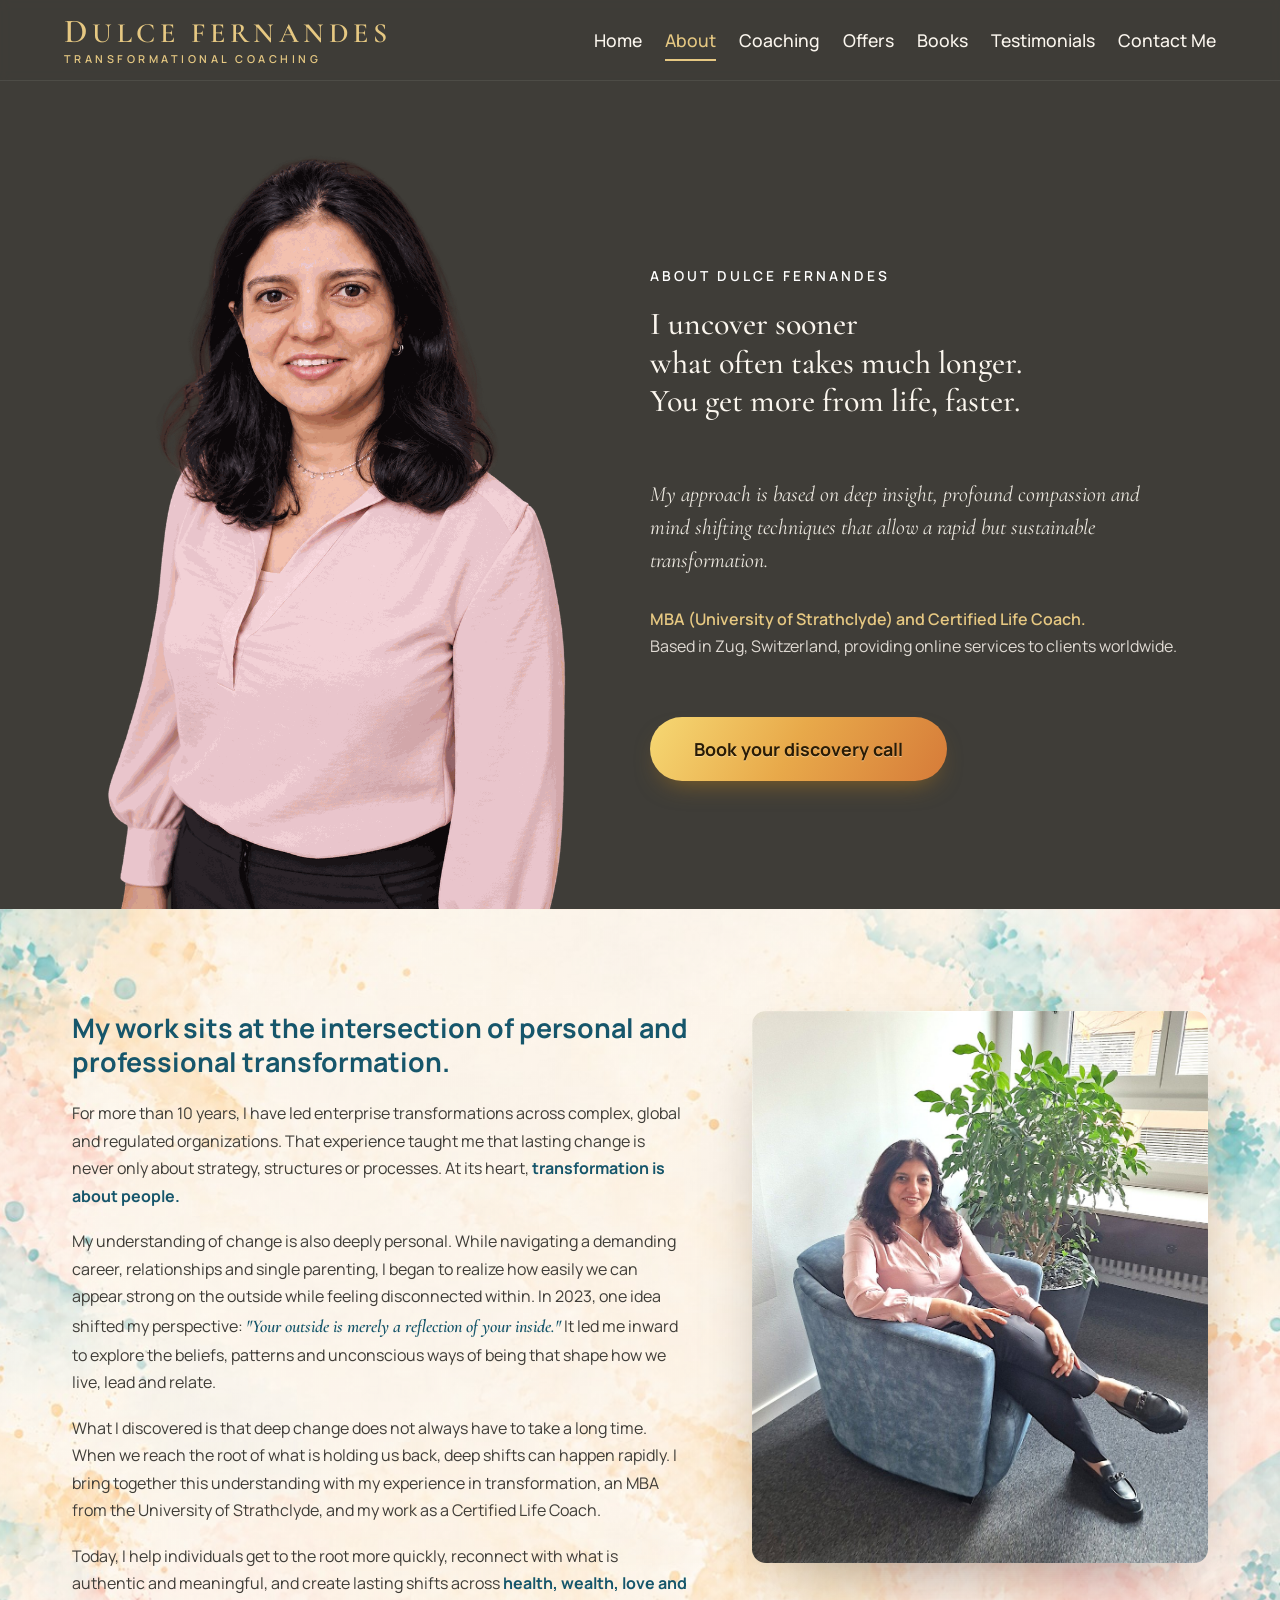
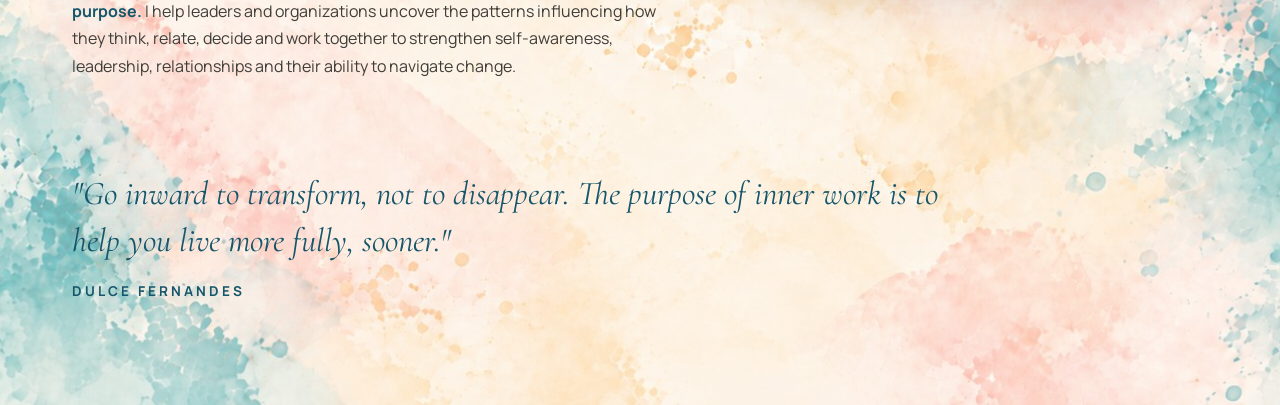
==== about.html @ ae76f614 "About hero: centre copy block with moderate even gaps (fix oversized gaps)" ====
<!DOCTYPE html>
<html lang="en">
<head>
  <meta charset="UTF-8" />
  <meta name="viewport" content="width=device-width, initial-scale=1.0" />
  <title>About | Dulce Fernandes | Transformational Coaching</title>
  <meta name="description" content="About Dulce Fernandes. MBA (University of Strathclyde) and Certified Life Coach based in Zug, Switzerland, helping individuals and organizations create rapid, sustainable transformation." />
  <meta name="theme-color" content="#16566b" />

  <meta property="og:title" content="About | Dulce Fernandes" />
  <meta property="og:description" content="I uncover sooner what often takes much longer. You get more from life, faster." />
  <meta property="og:type" content="website" />
  <meta property="og:image" content="assets/img/about-headshot.jpg?v=2" />

  <link rel="preconnect" href="https://fonts.googleapis.com" />
  <link rel="preconnect" href="https://fonts.gstatic.com" crossorigin />
  <link href="https://fonts.googleapis.com/css2?family=Cormorant+Garamond:ital,wght@0,400;0,500;0,600;0,700;1,400;1,500;1,600&family=Manrope:wght@400;500;600;700&display=swap" rel="stylesheet" />

  <link rel="stylesheet" href="css/styles.css?v=46" />
</head>
<body>
  <!-- ============ HEADER / NAV (same standard as home) ============ -->
  <header class="site-header" id="siteHeader">
    <div class="container nav-inner">
      <a href="index.html" class="brand" aria-label="Dulce Fernandes home">
        <span class="brand-name"><span class="brand-drop">D</span>ulce Fernandes</span>
        <span class="brand-tag">Transformational Coaching</span>
      </a>

      <button class="nav-toggle" id="navToggle" aria-label="Open menu" aria-expanded="false" aria-controls="primaryNav">
        <span></span><span></span><span></span>
      </button>

      <nav class="primary-nav" id="primaryNav" aria-label="Primary">
        <a href="index.html" class="nav-link">Home</a>
        <a href="about.html" class="nav-link is-active">About</a>
        <a href="#coaching" class="nav-link">Coaching</a>
        <div class="nav-item has-dropdown" id="offersDropdown">
          <a href="#offers" class="nav-link nav-link-toggle" aria-haspopup="true" aria-expanded="false">Offers</a>
          <div class="dropdown-menu" role="menu" aria-label="Offers">
            <a href="#inner-transformation" class="dropdown-link" role="menuitem">Inner Transformation</a>
            <a href="#money-transformation" class="dropdown-link" role="menuitem">Money Transformation</a>
          </div>
        </div>
        <a href="#books" class="nav-link">Books</a>
        <a href="#testimonials" class="nav-link">Testimonials</a>
        <a href="#contact" class="nav-link">Contact Me</a>
      </nav>
    </div>
  </header>

  <main>
    <!-- ============ ABOUT HERO (teal band) ============ -->
    <section class="about-hero">
      <div class="container about-hero-grid">
        <div class="about-hero-photo">
          <img src="assets/img/about-headshot.png?v=1" alt="Dulce Fernandes, transformational coach" fetchpriority="high" />
        </div>
        <div class="about-hero-copy">
          <div class="ahc-top">
            <p class="about-eyebrow">About Dulce Fernandes</p>
            <h1 class="about-hero-title">I uncover sooner<br />what often takes much longer.<br />You get more from life, faster.</h1>
          </div>
          <div class="ahc-mid">
            <p class="about-hero-lede">My approach is based on deep insight, profound compassion and mind shifting techniques that allow a rapid but sustainable transformation.</p>
            <p class="about-hero-credential"><span class="gold">MBA (University of Strathclyde) and Certified Life Coach.</span><br />Based in Zug, Switzerland, providing online services to clients worldwide.</p>
          </div>
          <a href="#contact" class="btn btn-primary about-hero-btn">Book your discovery call</a>
        </div>
      </div>
    </section>

    <!-- ============ ABOUT STORY (watercolour) ============ -->
    <section class="about-story">
      <div class="container about-story-grid">
        <div class="about-story-copy">
          <h2 class="about-story-head">My work sits at the intersection of personal and professional transformation.</h2>
          <p>For more than 10 years, I have led enterprise transformations across complex, global and regulated organizations. That experience taught me that lasting change is never only about strategy, structures or processes. At its heart, <strong>transformation is about people.</strong></p>
          <p>My understanding of change is also deeply personal. While navigating a demanding career, relationships and single parenting, I began to realize how easily we can appear strong on the outside while feeling disconnected within. In 2023, one idea shifted my perspective: <em>"Your outside is merely a reflection of your inside."</em> It led me inward to explore the beliefs, patterns and unconscious ways of being that shape how we live, lead and relate.</p>
          <p>What I discovered is that deep change does not always have to take a long time. When we reach the root of what is holding us back, deep shifts can happen rapidly. I bring together this understanding with my experience in transformation, an MBA from the University of Strathclyde, and my work as a Certified Life Coach.</p>
          <p>Today, I help individuals get to the root more quickly, reconnect with what is authentic and meaningful, and create lasting shifts across <strong>health, wealth, love and purpose.</strong> I help leaders and organizations uncover the patterns influencing how they think, relate, decide and work together to strengthen self-awareness, leadership, relationships and their ability to navigate change.</p>
        </div>
        <div class="about-story-photo">
          <img src="assets/img/about-seated.jpg?v=2" alt="Dulce Fernandes seated in her studio" loading="lazy" />
        </div>
      </div>

      <div class="container">
        <figure class="about-pullquote">
          <blockquote>"Go inward to transform, not to disappear. The purpose of inner work is to help you live more fully, sooner."</blockquote>
          <figcaption>Dulce Fernandes</figcaption>
        </figure>
      </div>
    </section>
  </main>

  <script src="js/main.js?v=46" defer></script>
  <script src="js/protect.js?v=46" defer></script>
</body>
</html>
---- css/styles.css ----
/* ============================================================
   Dulce Fernandes - Transformational Coaching (Home)
   ============================================================ */

:root {
  --cream: #fbf6ee;
  --gold: #c8952f;
  --gold-soft: #e6c882;
  --navy: #1f3352;      /* benefit headings */
  --blue: #3f6ba3;      /* benefit subtext */
  --serif: "Cormorant Garamond", Georgia, serif;
  --sans: "Manrope", system-ui, -apple-system, sans-serif;
  --container: 1200px;
  --ease: cubic-bezier(0.22, 1, 0.36, 1);
}

*, *::before, *::after { box-sizing: border-box; }
html { scroll-behavior: smooth; }
@media (prefers-reduced-motion: reduce) { html { scroll-behavior: auto; } }

body {
  margin: 0;
  font-family: var(--sans);
  color: #241b14;
  background: var(--cream);
  line-height: 1.6;
  -webkit-font-smoothing: antialiased;
  text-rendering: optimizeLegibility;
}
img { max-width: 100%; display: block; -webkit-user-drag: none; user-select: none; -webkit-touch-callout: none; }
a { color: inherit; text-decoration: none; }

/* ---------- Content lock (deterrent) ---------- */
html.locked, html.locked body {
  -webkit-user-select: none;
  -moz-user-select: none;
  -ms-user-select: none;
  user-select: none;
  -webkit-touch-callout: none;
}
html.locked input,
html.locked textarea,
html.locked [contenteditable="true"] {
  -webkit-user-select: text;
  -moz-user-select: text;
  -ms-user-select: text;
  user-select: text;
}

.container {
  width: 100%;
  max-width: var(--container);
  margin-inline: auto;
  padding-inline: 32px;
}

h1, h3 { font-family: var(--serif); margin: 0; line-height: 1.08; }

/* ---------- Buttons ---------- */
.btn {
  display: inline-flex;
  align-items: center;
  justify-content: center;
  font-family: var(--sans);
  font-weight: 600;
  font-size: 1rem;
  padding: 15px 34px;
  border-radius: 999px;
  border: 0;
  cursor: pointer;
  white-space: nowrap;
  transition: transform 0.25s var(--ease), box-shadow 0.25s var(--ease);
}
.btn-primary {
  background: linear-gradient(120deg, #f6d873 0%, #e8a94a 48%, #d67b39 100%); /* clear gold to amber to terracotta */
  color: #2a1c06;            /* near-black brown, stays readable across the whole gradient */
  font-weight: 700;
  font-size: 1.12rem;        /* slightly larger for the wider layout */
  padding: 18px 44px;
  text-shadow: 0 1px 0 rgba(255, 236, 200, 0.5); /* keeps text crisp over the gradient */
  box-shadow: 0 12px 26px -12px rgba(168, 118, 29, 0.75);
}
.btn-primary:hover {
  transform: translateY(-2px);
  background: linear-gradient(120deg, #f8de84 0%, #edb055 48%, #dd8442 100%);
  color: #2a1c06;
  box-shadow: 0 18px 36px -12px rgba(168, 118, 29, 0.9);
}

/* ---------- Header ---------- */
.site-header {
  position: fixed;
  inset: 0 0 auto 0;
  z-index: 50;
  padding: 12px 0;
  background: rgba(63, 61, 56, 0.2);   /* highly transparent #3F3D38 */
  backdrop-filter: blur(5px);
  border-bottom: 1px solid rgba(255, 255, 255, 0.08);
  transition: background 0.3s var(--ease), padding 0.3s var(--ease);
}
/* Stay transparent on scroll (no opaque state) */
.site-header.is-scrolled {
  background: rgba(63, 61, 56, 0.2);
  padding: 8px 0;
}
.nav-inner {
  display: flex; align-items: center; justify-content: space-between; gap: 24px; min-height: 56px;
  max-width: none;
  /* Left keeps the logo aligned with the hero; right padding nudges the nav in from the edge */
  padding-inline: clamp(28px, 5vw, 84px) clamp(44px, 5vw, 92px);
}

.brand { display: inline-flex; flex-direction: column; line-height: 1; color: var(--gold-soft); }
.brand-name { font-family: var(--serif); font-size: 1.75rem; font-weight: 600; letter-spacing: 0.16em; text-transform: uppercase; }
.brand-drop { font-size: 2.1rem; }
.brand-tag { font-family: var(--sans); font-size: 0.68rem; font-weight: 600; letter-spacing: 0.32em; text-transform: uppercase; margin-top: 6px; color: var(--gold-soft); }

.primary-nav { display: flex; align-items: center; gap: clamp(16px, 1.8vw, 30px); }
.nav-link { font-size: 1.1rem; font-weight: 500; color: var(--cream); position: relative; padding: 4px 0; transition: color 0.2s var(--ease); }
.nav-link::after { content: ""; position: absolute; left: 0; bottom: -3px; width: 0; height: 2px; background: var(--gold); transition: width 0.25s var(--ease); }
.nav-link:hover { color: var(--gold-soft); }
.nav-link.is-active { color: var(--gold-soft); }
.nav-link.is-active::after { width: 100%; background: var(--gold-soft); }

/* ---------- Dropdown ---------- */
.nav-item { position: relative; display: inline-flex; }
.nav-link-toggle { display: inline-flex; align-items: center; gap: 6px; }
.nav-caret { transition: transform 0.25s var(--ease); }
.dropdown-menu {
  position: absolute;
  top: calc(100% + 14px);
  left: 50%;
  transform: translateX(-50%) translateY(8px);
  min-width: 224px;
  display: flex;
  flex-direction: column;
  padding: 8px;
  background: rgba(63, 61, 56, 0.42);
  border: 1px solid rgba(255, 255, 255, 0.14);
  border-radius: 14px;
  box-shadow: 0 24px 50px -22px rgba(0, 0, 0, 0.7);
  backdrop-filter: blur(10px);
  opacity: 0;
  visibility: hidden;
  transition: opacity 0.22s var(--ease), transform 0.22s var(--ease), visibility 0.22s;
}
.dropdown-menu::before {
  content: "";
  position: absolute;
  top: -14px; left: 0; right: 0;
  height: 14px;
}
.nav-item:hover .dropdown-menu,
.nav-item:focus-within .dropdown-menu,
.nav-item.is-open .dropdown-menu {
  opacity: 1;
  visibility: visible;
  transform: translateX(-50%) translateY(0);
}
.nav-item:hover .nav-caret,
.nav-item.is-open .nav-caret { transform: rotate(180deg); }
.dropdown-link {
  padding: 11px 16px;
  border-radius: 9px;
  font-size: 0.98rem;
  font-weight: 500;
  color: var(--cream);
  white-space: nowrap;
  transition: background 0.18s var(--ease), color 0.18s var(--ease);
}
.dropdown-link:hover, .dropdown-link:focus-visible { background: rgba(230, 200, 130, 0.16); color: var(--gold-soft); }

.nav-toggle { display: none; flex-direction: column; gap: 5px; background: none; border: 0; cursor: pointer; padding: 8px; }
.nav-toggle span { width: 26px; height: 2px; background: var(--cream); border-radius: 2px; transition: transform 0.3s var(--ease), opacity 0.3s var(--ease); }

/* ---------- Hero ---------- */
/* Full artwork is shown in flow (no cover-crop), so nothing is cut off.
   Text is overlaid on the dark left zone and constrained so it never
   reaches the figure. */
.hero { position: relative; overflow: hidden; background: #140d09; }
.hero-media { display: block; width: 100%; line-height: 0; }
.hero-media img { width: 100%; height: auto; display: block; }
.hero-scrim {
  position: absolute; inset: 0; z-index: 1;
  background: linear-gradient(90deg, rgba(18, 13, 10, 0.92) 0%, rgba(18, 13, 10, 0.72) 24%, rgba(18, 13, 10, 0.18) 46%, rgba(18, 13, 10, 0) 64%);
}
.hero-inner {
  position: absolute; inset: 0; z-index: 2;
  max-width: none; width: 100%;
  display: flex; align-items: center;
  padding: 90px clamp(24px, 4vw, 40px) 40px clamp(28px, 5vw, 84px);
}
.hero-copy { max-width: min(460px, 42vw); color: var(--cream); }
.hero-title {
  font-size: clamp(2rem, 3.4vw, 3.3rem);
  font-weight: 600;
  color: var(--gold-soft);
  letter-spacing: 0.005em;
  text-shadow: 0 2px 26px rgba(0, 0, 0, 0.4);
}
.hero-sub {
  font-size: clamp(1rem, 1.4vw, 1.18rem);
  color: rgba(251, 246, 238, 0.9);
  max-width: 42ch;
  margin: 24px 0 34px;
  line-height: 1.6;
}

/* ---------- Benefit strip ---------- */
.benefits {
  position: relative;
  background: var(--cream);
  background-image: linear-gradient(rgba(253, 248, 238, 0.28), rgba(253, 248, 238, 0.28)), url("../assets/img/benefits-bg.jpg");
  background-size: cover;
  background-position: center;
}
.benefits-grid {
  display: grid;
  grid-template-columns: repeat(4, 1fr);
  max-width: none;
  /* Match the header/hero so the strip aligns with the logo and nav */
  padding-inline: clamp(28px, 5vw, 84px);
}
.benefit { padding: 34px 26px; text-align: center; position: relative; }
.benefit + .benefit::before { content: ""; position: absolute; left: 0; top: 28%; bottom: 28%; width: 1px; background: rgba(31, 51, 82, 0.18); }
.benefit h3 { font-size: 1.7rem; font-weight: 600; color: #3F3D38; margin-bottom: 8px; }
.benefit p { margin: 0; color: #3F3D38; font-size: 1rem; font-weight: 500; }

/* ============================================================
   ABOUT PAGE
   ============================================================ */
/* Hero band (teal) */
.about-hero {
  background: #3F3D38;
  color: var(--cream);
  padding-top: 92px; /* clear the fixed header */
}
.about-hero-grid {
  display: grid;
  grid-template-columns: 0.92fr 1fr;
  gap: clamp(32px, 5vw, 64px);
  align-items: stretch;
  padding-top: clamp(30px, 3.6vw, 48px);
  padding-bottom: 0; /* let the cut-out reach the bottom edge */
}
.about-hero-photo { align-self: end; }
.about-hero-photo img {
  width: 100%;
  height: auto;
  display: block;   /* full-width cut-out, touches the section bottom */
}
/* Copy column: eyebrow aligns with photo top, middle text distanced,
   button lifted off the bottom by the same distance as the top gap */
.about-hero-copy {
  align-self: stretch;
  display: flex;
  flex-direction: column;
  justify-content: center;   /* centre the copy block; moderate internal gaps */
  padding: clamp(28px, 4vw, 52px) 0;
}
.about-eyebrow {
  font-family: var(--sans);
  font-size: 0.86rem; font-weight: 600;
  letter-spacing: 0.22em; text-transform: uppercase;
  color: #ffffff;
  margin: 0 0 18px;
}
.about-hero-title {
  font-family: var(--serif);
  font-size: clamp(1.6rem, 2.5vw, 2.35rem);
  font-weight: 500;
  line-height: 1.2;
  color: var(--cream);
  margin: 0;
  text-wrap: balance;
}
.about-hero-lede {
  font-family: var(--serif);
  font-style: italic;
  font-weight: 400;
  font-size: clamp(1.18rem, 1.7vw, 1.45rem);
  color: rgba(251, 246, 238, 0.92);
  max-width: 52ch;
  margin: 0 0 clamp(20px, 2.4vw, 30px); /* small controlled gap to the credential line */
  line-height: 1.5;
}
.about-hero-credential {
  color: rgba(251, 246, 238, 0.85);
  max-width: 56ch; margin: 0;
  line-height: 1.65;
}
.about-hero-credential .gold { color: var(--gold-soft); font-weight: 600; }
.ahc-mid { margin-top: clamp(36px, 4.5vw, 64px); }
.about-hero-btn { align-self: flex-start; margin-top: clamp(36px, 4.5vw, 64px); }

/* Story section (watercolour) */
.about-story {
  background: var(--cream);
  background-image: linear-gradient(rgba(253, 248, 238, 0.4), rgba(253, 248, 238, 0.4)), url("../assets/img/benefits-bg.jpg");
  background-size: cover;
  background-position: center;
  padding-block: clamp(56px, 8vw, 104px);
}
.about-story-grid {
  display: grid;
  grid-template-columns: 1.15fr 0.85fr;
  gap: clamp(36px, 5vw, 72px);
  align-items: start;
}
.about-story-head {
  font-family: var(--sans);
  font-size: clamp(1.35rem, 2.1vw, 1.8rem);
  font-weight: 700;
  color: #16566b;
  margin: 0 0 22px;
  line-height: 1.25;
}
.about-story-copy p { color: #3F3D38; margin: 0 0 18px; line-height: 1.72; }
.about-story-copy strong { color: #16566b; font-weight: 700; }
.about-story-copy em { font-style: italic; font-family: var(--serif); font-size: 1.12em; color: #16566b; font-weight: 600; }
.about-story-photo { position: sticky; top: 100px; }
.about-story-photo img { width: 100%; border-radius: 14px; box-shadow: 0 26px 70px -30px rgba(0, 0, 0, 0.4); }
.about-pullquote { margin: clamp(44px, 6vw, 72px) 0 0; max-width: 920px; }
.about-pullquote blockquote {
  margin: 0;
  font-family: var(--serif);
  font-style: italic;
  font-size: clamp(1.4rem, 2.6vw, 2.1rem);
  line-height: 1.42;
  color: #16566b;
}
.about-pullquote figcaption {
  margin-top: 16px;
  font-family: var(--sans);
  font-size: 0.85rem; font-weight: 700;
  letter-spacing: 0.22em; text-transform: uppercase;
  color: #16566b;
}

@media (max-width: 860px) {
  .about-hero-grid, .about-story-grid { grid-template-columns: 1fr; }
  .about-hero-grid { align-items: center; padding-bottom: clamp(32px, 6vw, 48px); }
  .about-hero-photo { max-width: 380px; margin-inline: auto; align-self: center; }
  .about-hero-copy { display: block; padding-bottom: 0; }
  .about-story-photo { position: static; max-width: 520px; margin-inline: auto; }
}

/* ---------- Responsive ---------- */
@media (max-width: 900px) {
  .benefits-grid { grid-template-columns: repeat(2, 1fr); }
  .benefit:nth-child(2)::before { display: none; }
  .benefit:nth-child(3), .benefit:nth-child(4) { border-top: 1px solid rgba(31, 51, 82, 0.14); }
}

@media (max-width: 720px) {
  .container { padding-inline: 22px; }
  .nav-inner, .benefits-grid { padding-inline: 22px; }
  /* backdrop-filter on the header makes fixed children position to the header
     box instead of the viewport, which distorted the drawer. Disable on mobile. */
  .site-header, .site-header.is-scrolled { backdrop-filter: none; }
  .nav-toggle { display: flex; position: relative; z-index: 70; }
  .primary-nav {
    position: fixed;
    inset: 0 0 0 auto;
    width: min(82vw, 320px);
    flex-direction: column;
    align-items: flex-start;
    justify-content: flex-start;
    gap: 20px;
    padding: 96px 30px 40px;
    background: rgba(63, 61, 56, 0.92);
    transform: translateX(100%);
    transition: transform 0.35s var(--ease);
    z-index: 60;
    overflow-y: auto;
    box-shadow: -14px 0 44px -22px rgba(0, 0, 0, 0.7);
  }
  .primary-nav.is-open { transform: translateX(0); }
  .nav-item { display: flex; flex-direction: column; width: 100%; }
  .nav-link-toggle { justify-content: space-between; width: 100%; }
  .dropdown-menu {
    position: static;
    transform: none;
    opacity: 1;
    visibility: hidden;
    display: none;
    min-width: 0;
    width: 100%;
    margin: 10px 0 0;
    padding: 6px 0 0 14px;
    background: none;
    border: 0;
    border-left: 2px solid rgba(230, 200, 130, 0.3);
    border-radius: 0;
    box-shadow: none;
    backdrop-filter: none;
  }
  .nav-item.is-open .dropdown-menu { display: flex; visibility: visible; transform: none; }
  .dropdown-link { padding: 9px 12px; }
  .nav-toggle.is-open span:nth-child(1) { transform: translateY(7px) rotate(45deg); }
  .nav-toggle.is-open span:nth-child(2) { opacity: 0; }
  .nav-toggle.is-open span:nth-child(3) { transform: translateY(-7px) rotate(-45deg); }
  .hero-scrim { background: linear-gradient(180deg, rgba(18,13,10,0.82) 0%, rgba(18,13,10,0.5) 34%, rgba(18,13,10,0.1) 62%, rgba(18,13,10,0) 100%); }
  .hero-inner { align-items: flex-start; padding: 104px 22px 40px 22px; }
  .hero-copy { max-width: 100%; }
  .hero-title { font-size: clamp(2rem, 8vw, 2.9rem); }
}

@media (max-width: 460px) {
  .benefits-grid { grid-template-columns: 1fr; }
  .benefit + .benefit::before { display: none; }
  .benefit:nth-child(n+2) { border-top: 1px solid rgba(31, 51, 82, 0.14); }
}
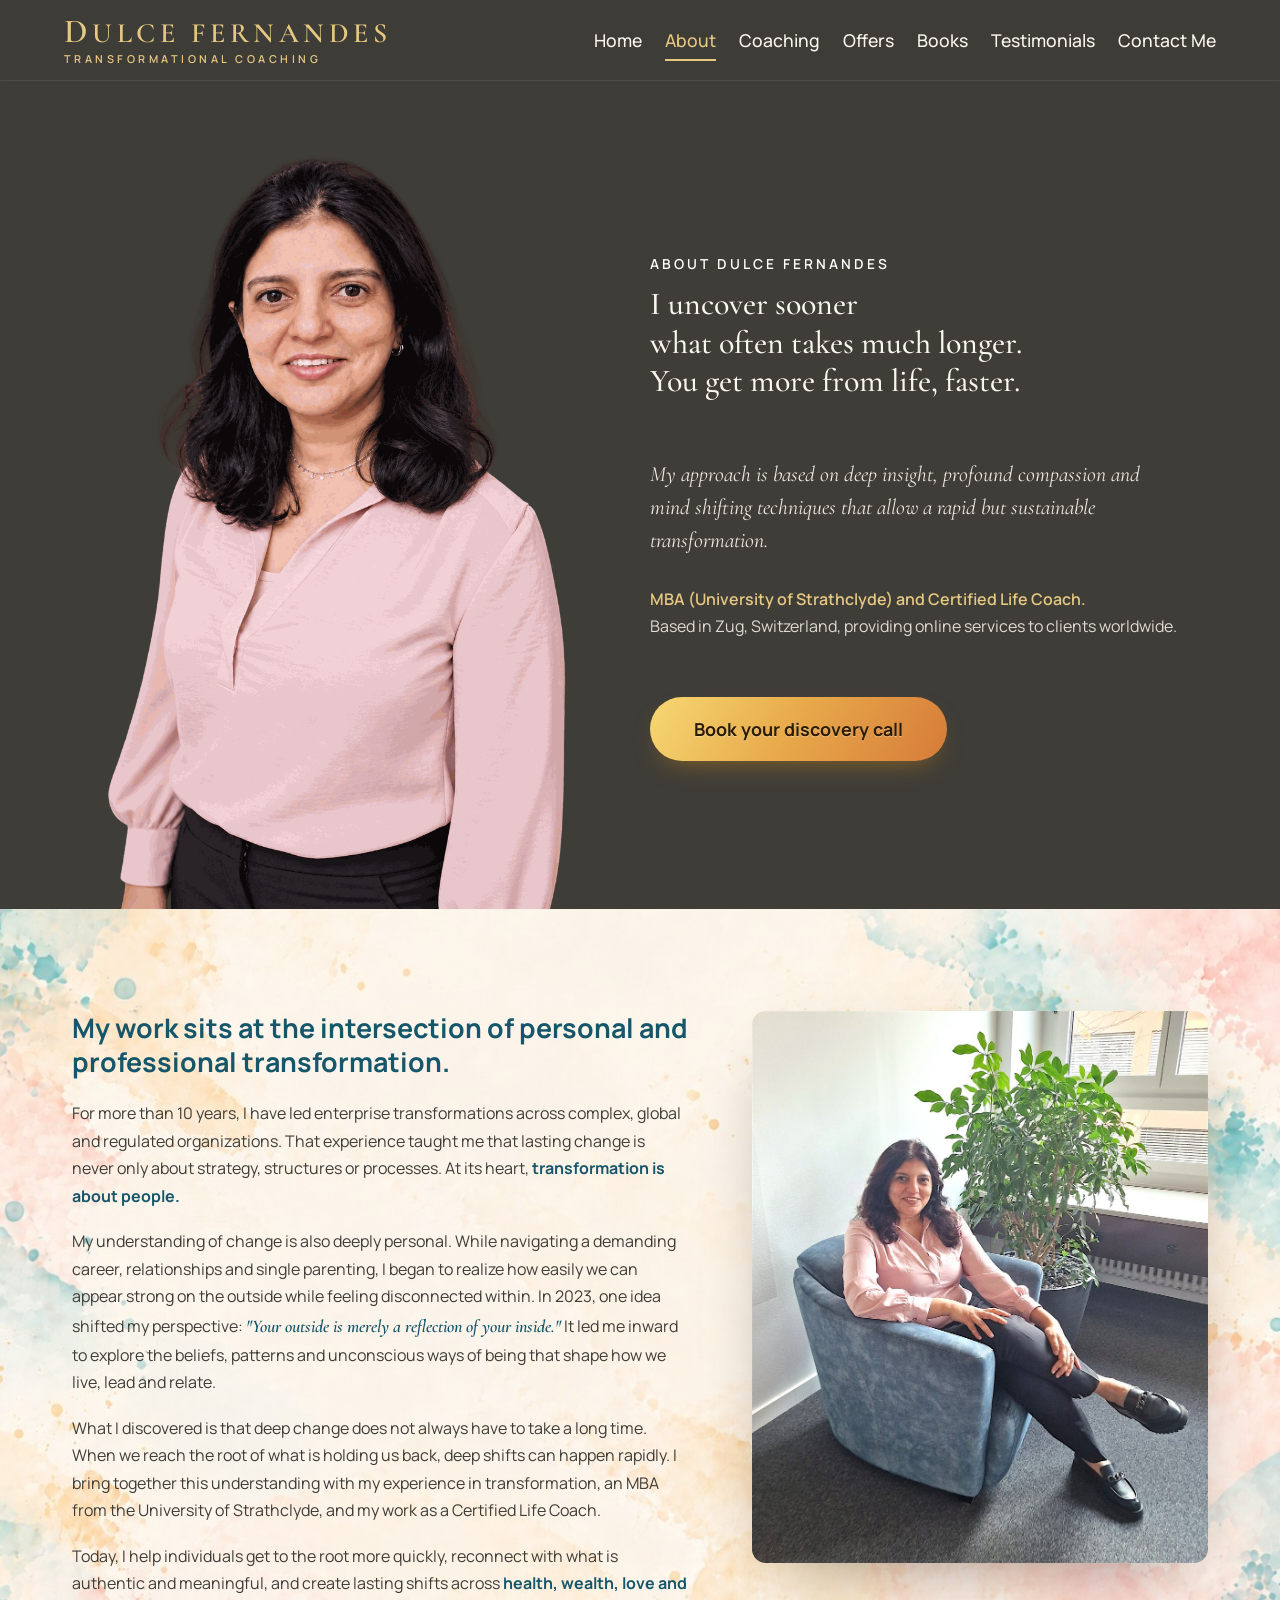
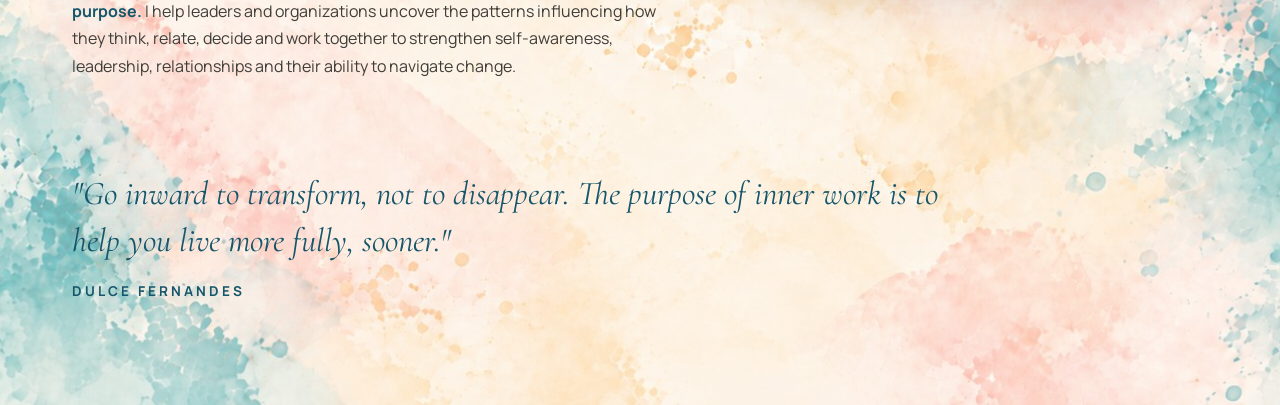
==== commit 07072b5b: "About hero: lift eyebrow up to head level (absolute), rest stays centred" ====
--- a/about.html
+++ b/about.html
@@ -16,7 +16,7 @@
   <link rel="preconnect" href="https://fonts.gstatic.com" crossorigin />
   <link href="https://fonts.googleapis.com/css2?family=Cormorant+Garamond:ital,wght@0,400;0,500;0,600;0,700;1,400;1,500;1,600&family=Manrope:wght@400;500;600;700&display=swap" rel="stylesheet" />
 
-  <link rel="stylesheet" href="css/styles.css?v=46" />
+  <link rel="stylesheet" href="css/styles.css?v=47" />
 </head>
 <body>
   <!-- ============ HEADER / NAV (same standard as home) ============ -->
@@ -57,8 +57,8 @@
           <img src="assets/img/about-headshot.png?v=1" alt="Dulce Fernandes, transformational coach" fetchpriority="high" />
         </div>
         <div class="about-hero-copy">
+          <p class="about-eyebrow">About Dulce Fernandes</p>
           <div class="ahc-top">
-            <p class="about-eyebrow">About Dulce Fernandes</p>
             <h1 class="about-hero-title">I uncover sooner<br />what often takes much longer.<br />You get more from life, faster.</h1>
           </div>
           <div class="ahc-mid">
@@ -94,7 +94,7 @@
     </section>
   </main>
 
-  <script src="js/main.js?v=46" defer></script>
-  <script src="js/protect.js?v=46" defer></script>
+  <script src="js/main.js?v=47" defer></script>
+  <script src="js/protect.js?v=47" defer></script>
 </body>
 </html>
--- a/css/styles.css
+++ b/css/styles.css
@@ -253,6 +253,7 @@
    button lifted off the bottom by the same distance as the top gap */
 .about-hero-copy {
   align-self: stretch;
+  position: relative;
   display: flex;
   flex-direction: column;
   justify-content: center;   /* centre the copy block; moderate internal gaps */
@@ -263,7 +264,10 @@
   font-size: 0.86rem; font-weight: 600;
   letter-spacing: 0.22em; text-transform: uppercase;
   color: #ffffff;
-  margin: 0 0 18px;
+  margin: 0;
+  position: absolute;        /* lift the eyebrow up to the lady's head level */
+  top: clamp(60px, 9vw, 120px);
+  left: 0;
 }
 .about-hero-title {
   font-family: var(--serif);
@@ -341,7 +345,8 @@
   .about-hero-grid, .about-story-grid { grid-template-columns: 1fr; }
   .about-hero-grid { align-items: center; padding-bottom: clamp(32px, 6vw, 48px); }
   .about-hero-photo { max-width: 380px; margin-inline: auto; align-self: center; }
-  .about-hero-copy { display: block; padding-bottom: 0; }
+  .about-hero-copy { display: block; padding: 0; }
+  .about-eyebrow { position: static; margin: 0 0 16px; }
   .about-story-photo { position: static; max-width: 520px; margin-inline: auto; }
 }
 
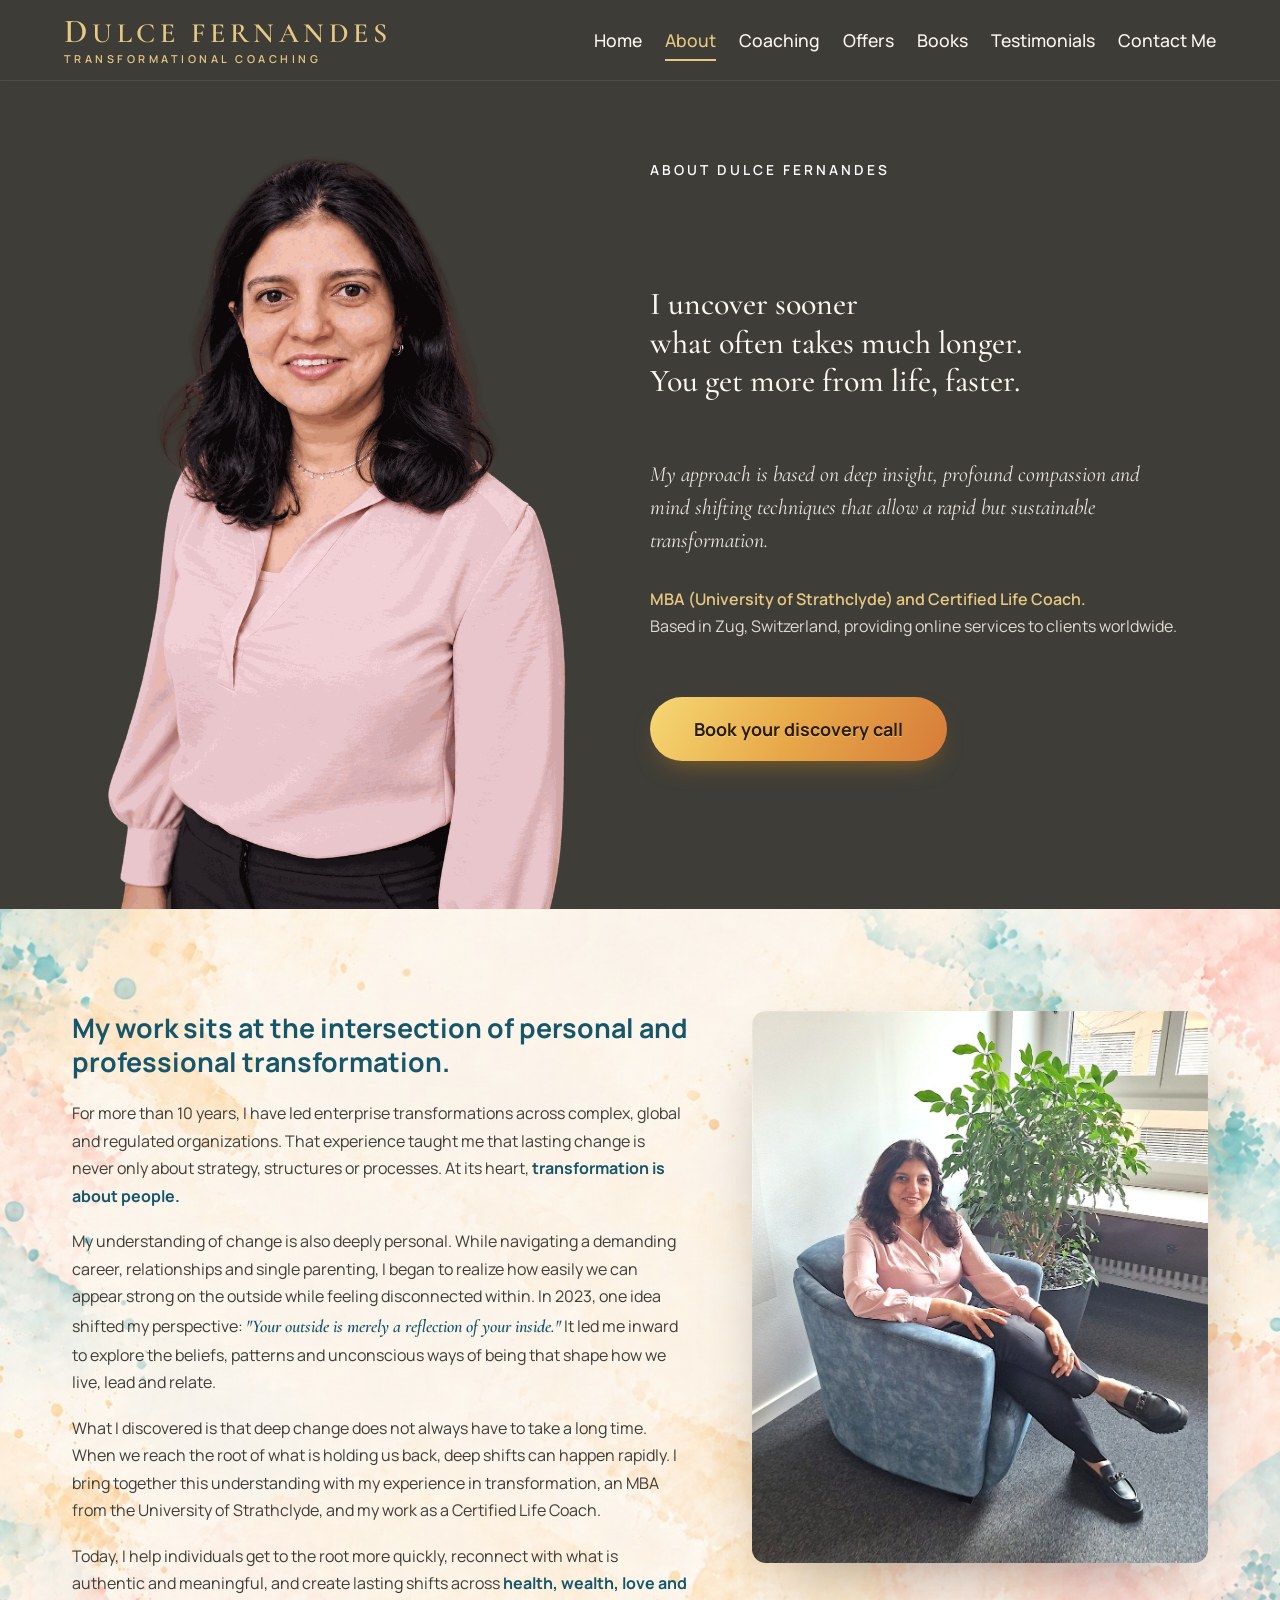
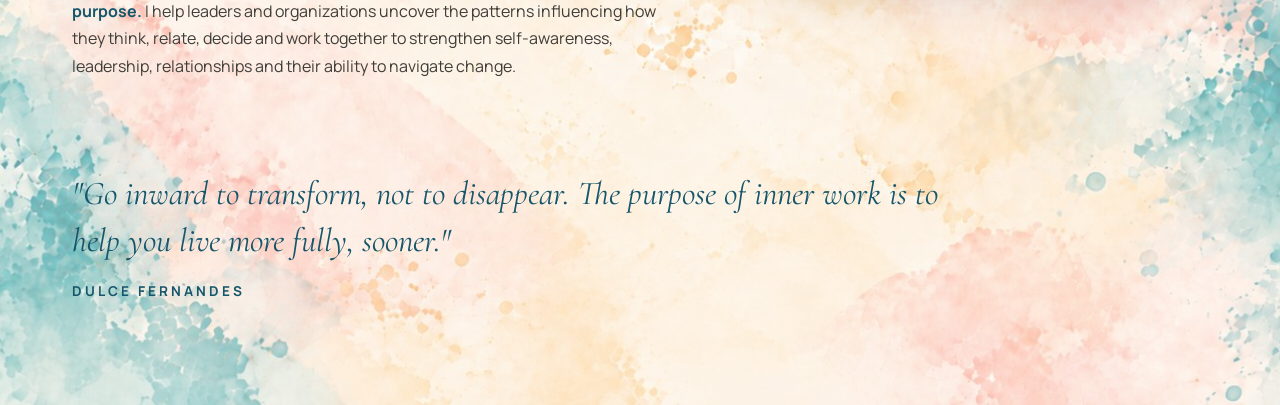
==== commit 96578a61: "About hero: align eyebrow with lady head level" ====
--- a/about.html
+++ b/about.html
@@ -16,7 +16,7 @@
   <link rel="preconnect" href="https://fonts.gstatic.com" crossorigin />
   <link href="https://fonts.googleapis.com/css2?family=Cormorant+Garamond:ital,wght@0,400;0,500;0,600;0,700;1,400;1,500;1,600&family=Manrope:wght@400;500;600;700&display=swap" rel="stylesheet" />
 
-  <link rel="stylesheet" href="css/styles.css?v=47" />
+  <link rel="stylesheet" href="css/styles.css?v=48" />
 </head>
 <body>
   <!-- ============ HEADER / NAV (same standard as home) ============ -->
@@ -94,7 +94,7 @@
     </section>
   </main>
 
-  <script src="js/main.js?v=47" defer></script>
-  <script src="js/protect.js?v=47" defer></script>
+  <script src="js/main.js?v=48" defer></script>
+  <script src="js/protect.js?v=48" defer></script>
 </body>
 </html>
--- a/css/styles.css
+++ b/css/styles.css
@@ -266,7 +266,7 @@
   color: #ffffff;
   margin: 0;
   position: absolute;        /* lift the eyebrow up to the lady's head level */
-  top: clamp(60px, 9vw, 120px);
+  top: clamp(10px, 1.6vw, 22px);
   left: 0;
 }
 .about-hero-title {
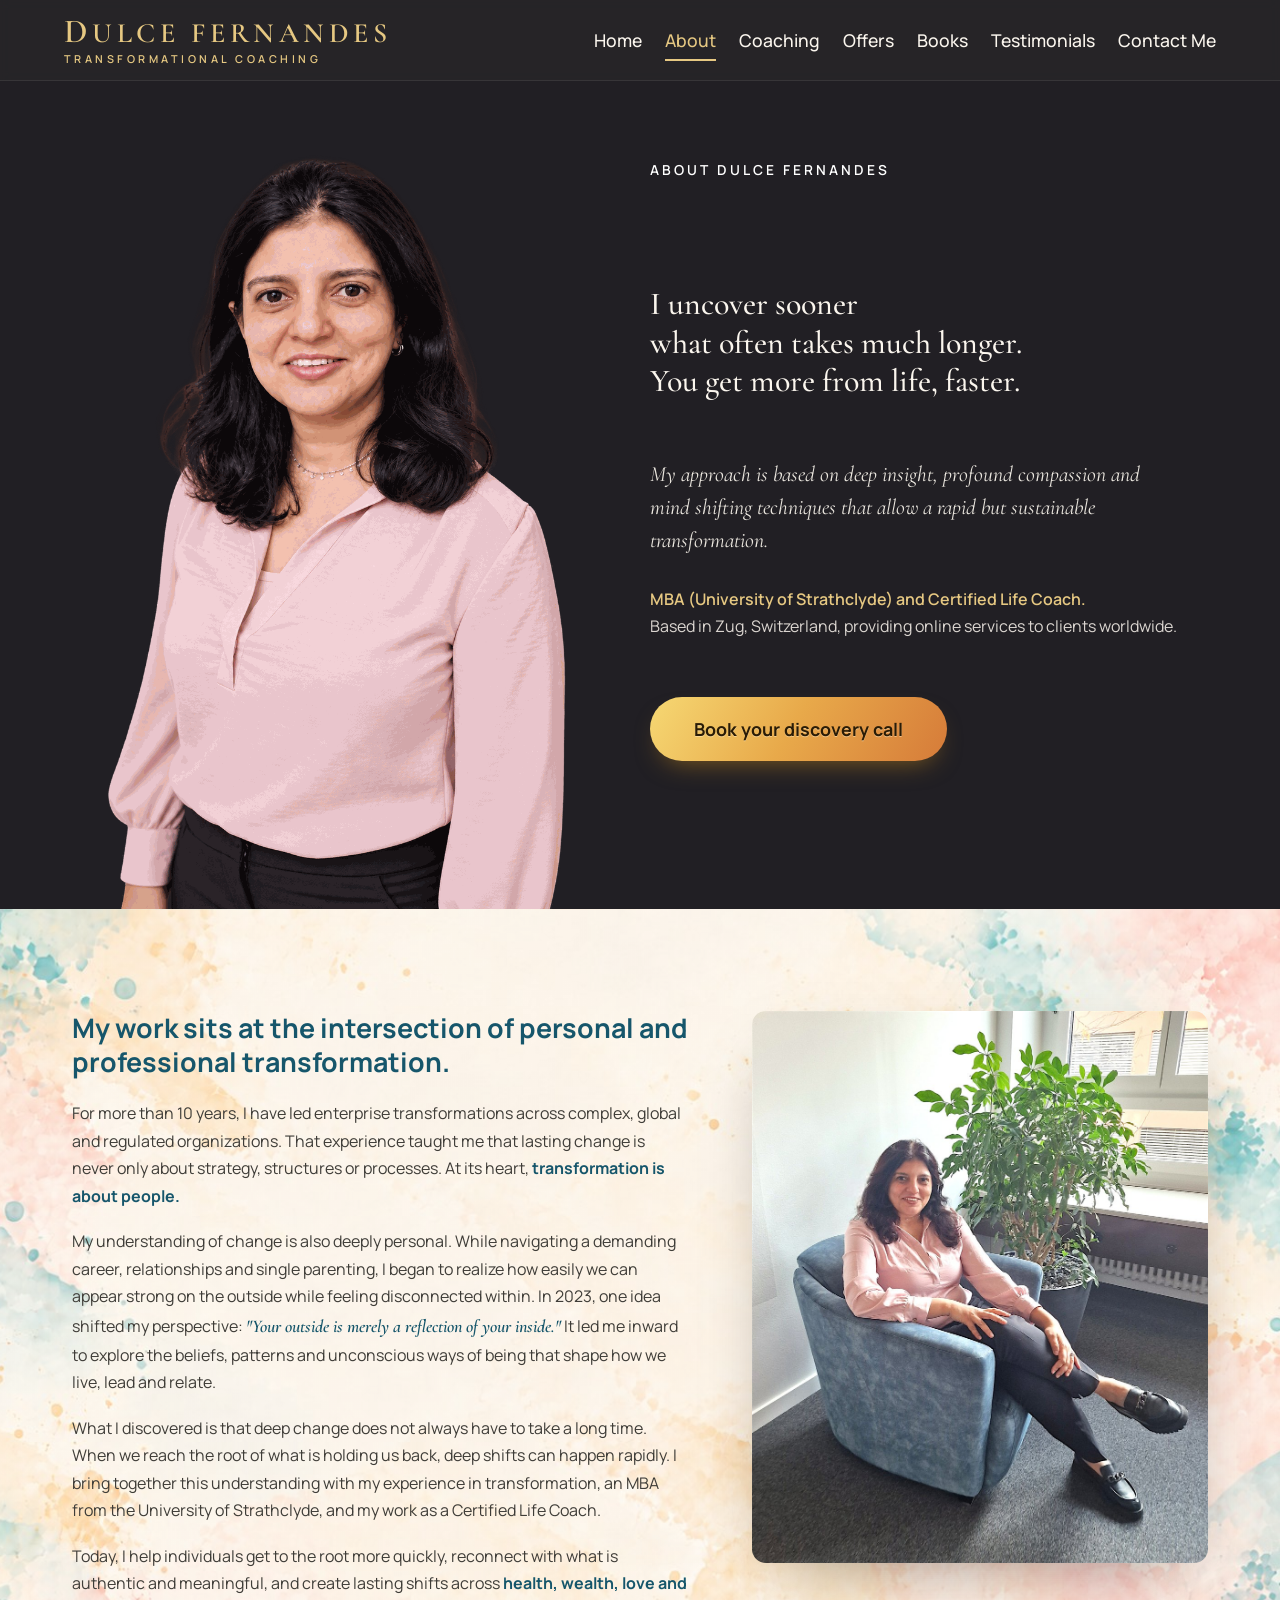
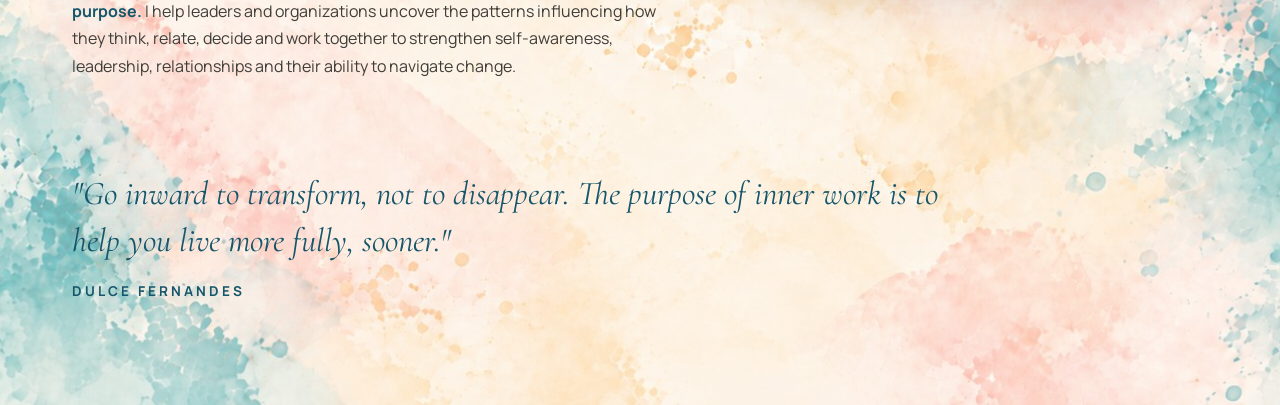
==== commit fef5e571: "About hero: change background to #211f24" ====
--- a/about.html
+++ b/about.html
@@ -16,7 +16,7 @@
   <link rel="preconnect" href="https://fonts.gstatic.com" crossorigin />
   <link href="https://fonts.googleapis.com/css2?family=Cormorant+Garamond:ital,wght@0,400;0,500;0,600;0,700;1,400;1,500;1,600&family=Manrope:wght@400;500;600;700&display=swap" rel="stylesheet" />
 
-  <link rel="stylesheet" href="css/styles.css?v=48" />
+  <link rel="stylesheet" href="css/styles.css?v=49" />
 </head>
 <body>
   <!-- ============ HEADER / NAV (same standard as home) ============ -->
@@ -94,7 +94,7 @@
     </section>
   </main>
 
-  <script src="js/main.js?v=48" defer></script>
-  <script src="js/protect.js?v=48" defer></script>
+  <script src="js/main.js?v=49" defer></script>
+  <script src="js/protect.js?v=49" defer></script>
 </body>
 </html>
--- a/css/styles.css
+++ b/css/styles.css
@@ -231,7 +231,7 @@
    ============================================================ */
 /* Hero band (teal) */
 .about-hero {
-  background: #3F3D38;
+  background: #211f24;
   color: var(--cream);
   padding-top: 92px; /* clear the fixed header */
 }
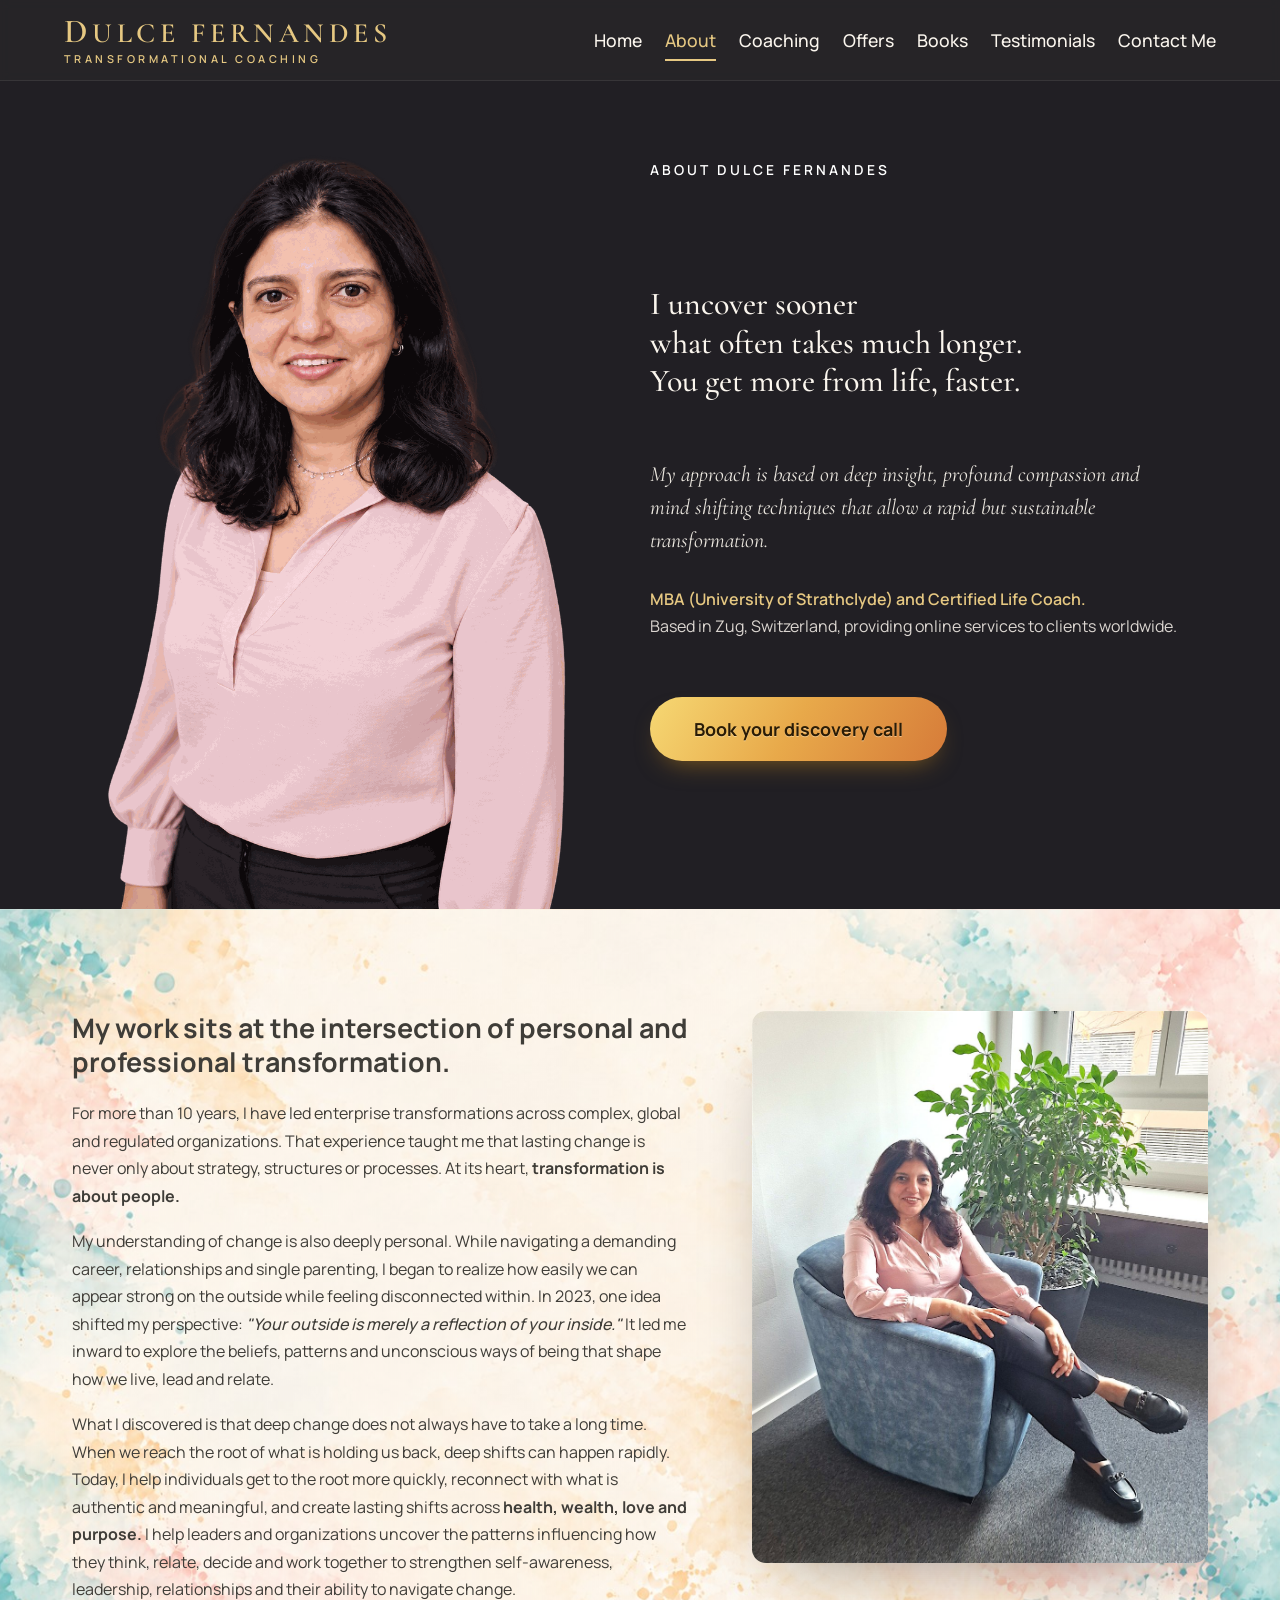
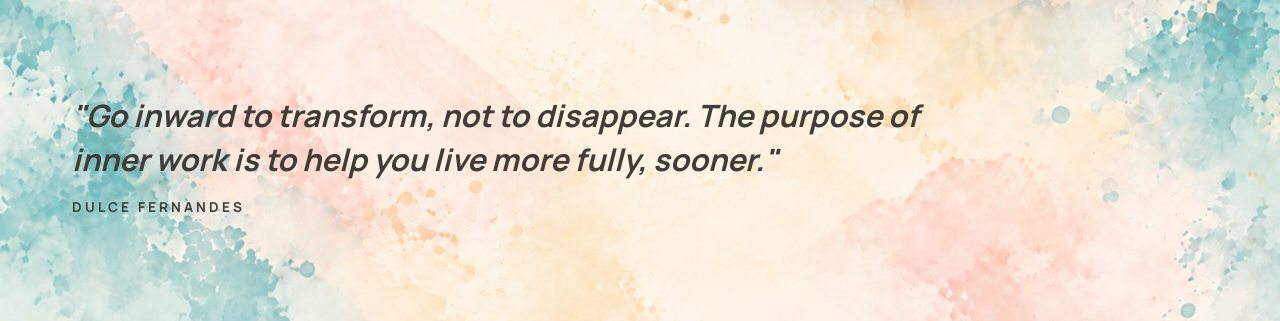
==== commit cd71ed16: "About story: unify text to #3F3D38, quotes use body font (para-2 italic; footer bold italic), remove" ====
--- a/about.html
+++ b/about.html
@@ -16,7 +16,7 @@
   <link rel="preconnect" href="https://fonts.gstatic.com" crossorigin />
   <link href="https://fonts.googleapis.com/css2?family=Cormorant+Garamond:ital,wght@0,400;0,500;0,600;0,700;1,400;1,500;1,600&family=Manrope:wght@400;500;600;700&display=swap" rel="stylesheet" />
 
-  <link rel="stylesheet" href="css/styles.css?v=49" />
+  <link rel="stylesheet" href="css/styles.css?v=50" />
 </head>
 <body>
   <!-- ============ HEADER / NAV (same standard as home) ============ -->
@@ -77,8 +77,7 @@
           <h2 class="about-story-head">My work sits at the intersection of personal and professional transformation.</h2>
           <p>For more than 10 years, I have led enterprise transformations across complex, global and regulated organizations. That experience taught me that lasting change is never only about strategy, structures or processes. At its heart, <strong>transformation is about people.</strong></p>
           <p>My understanding of change is also deeply personal. While navigating a demanding career, relationships and single parenting, I began to realize how easily we can appear strong on the outside while feeling disconnected within. In 2023, one idea shifted my perspective: <em>"Your outside is merely a reflection of your inside."</em> It led me inward to explore the beliefs, patterns and unconscious ways of being that shape how we live, lead and relate.</p>
-          <p>What I discovered is that deep change does not always have to take a long time. When we reach the root of what is holding us back, deep shifts can happen rapidly. I bring together this understanding with my experience in transformation, an MBA from the University of Strathclyde, and my work as a Certified Life Coach.</p>
-          <p>Today, I help individuals get to the root more quickly, reconnect with what is authentic and meaningful, and create lasting shifts across <strong>health, wealth, love and purpose.</strong> I help leaders and organizations uncover the patterns influencing how they think, relate, decide and work together to strengthen self-awareness, leadership, relationships and their ability to navigate change.</p>
+          <p>What I discovered is that deep change does not always have to take a long time. When we reach the root of what is holding us back, deep shifts can happen rapidly. Today, I help individuals get to the root more quickly, reconnect with what is authentic and meaningful, and create lasting shifts across <strong>health, wealth, love and purpose.</strong> I help leaders and organizations uncover the patterns influencing how they think, relate, decide and work together to strengthen self-awareness, leadership, relationships and their ability to navigate change.</p>
         </div>
         <div class="about-story-photo">
           <img src="assets/img/about-seated.jpg?v=2" alt="Dulce Fernandes seated in her studio" loading="lazy" />
@@ -94,7 +93,7 @@
     </section>
   </main>
 
-  <script src="js/main.js?v=49" defer></script>
-  <script src="js/protect.js?v=49" defer></script>
+  <script src="js/main.js?v=50" defer></script>
+  <script src="js/protect.js?v=50" defer></script>
 </body>
 </html>
--- a/css/styles.css
+++ b/css/styles.css
@@ -315,30 +315,31 @@
   font-family: var(--sans);
   font-size: clamp(1.35rem, 2.1vw, 1.8rem);
   font-weight: 700;
-  color: #16566b;
+  color: #3F3D38;
   margin: 0 0 22px;
   line-height: 1.25;
 }
 .about-story-copy p { color: #3F3D38; margin: 0 0 18px; line-height: 1.72; }
-.about-story-copy strong { color: #16566b; font-weight: 700; }
-.about-story-copy em { font-style: italic; font-family: var(--serif); font-size: 1.12em; color: #16566b; font-weight: 600; }
+.about-story-copy strong { color: #3F3D38; font-weight: 700; }
+.about-story-copy em { font-style: italic; font-family: inherit; font-size: inherit; color: #3F3D38; font-weight: 500; }
 .about-story-photo { position: sticky; top: 100px; }
 .about-story-photo img { width: 100%; border-radius: 14px; box-shadow: 0 26px 70px -30px rgba(0, 0, 0, 0.4); }
 .about-pullquote { margin: clamp(44px, 6vw, 72px) 0 0; max-width: 920px; }
 .about-pullquote blockquote {
   margin: 0;
-  font-family: var(--serif);
+  font-family: var(--sans);
   font-style: italic;
-  font-size: clamp(1.4rem, 2.6vw, 2.1rem);
+  font-weight: 700;
+  font-size: clamp(1.3rem, 2.4vw, 1.95rem);
   line-height: 1.42;
-  color: #16566b;
+  color: #3F3D38;
 }
 .about-pullquote figcaption {
   margin-top: 16px;
   font-family: var(--sans);
   font-size: 0.85rem; font-weight: 700;
   letter-spacing: 0.22em; text-transform: uppercase;
-  color: #16566b;
+  color: #3F3D38;
 }
 
 @media (max-width: 860px) {
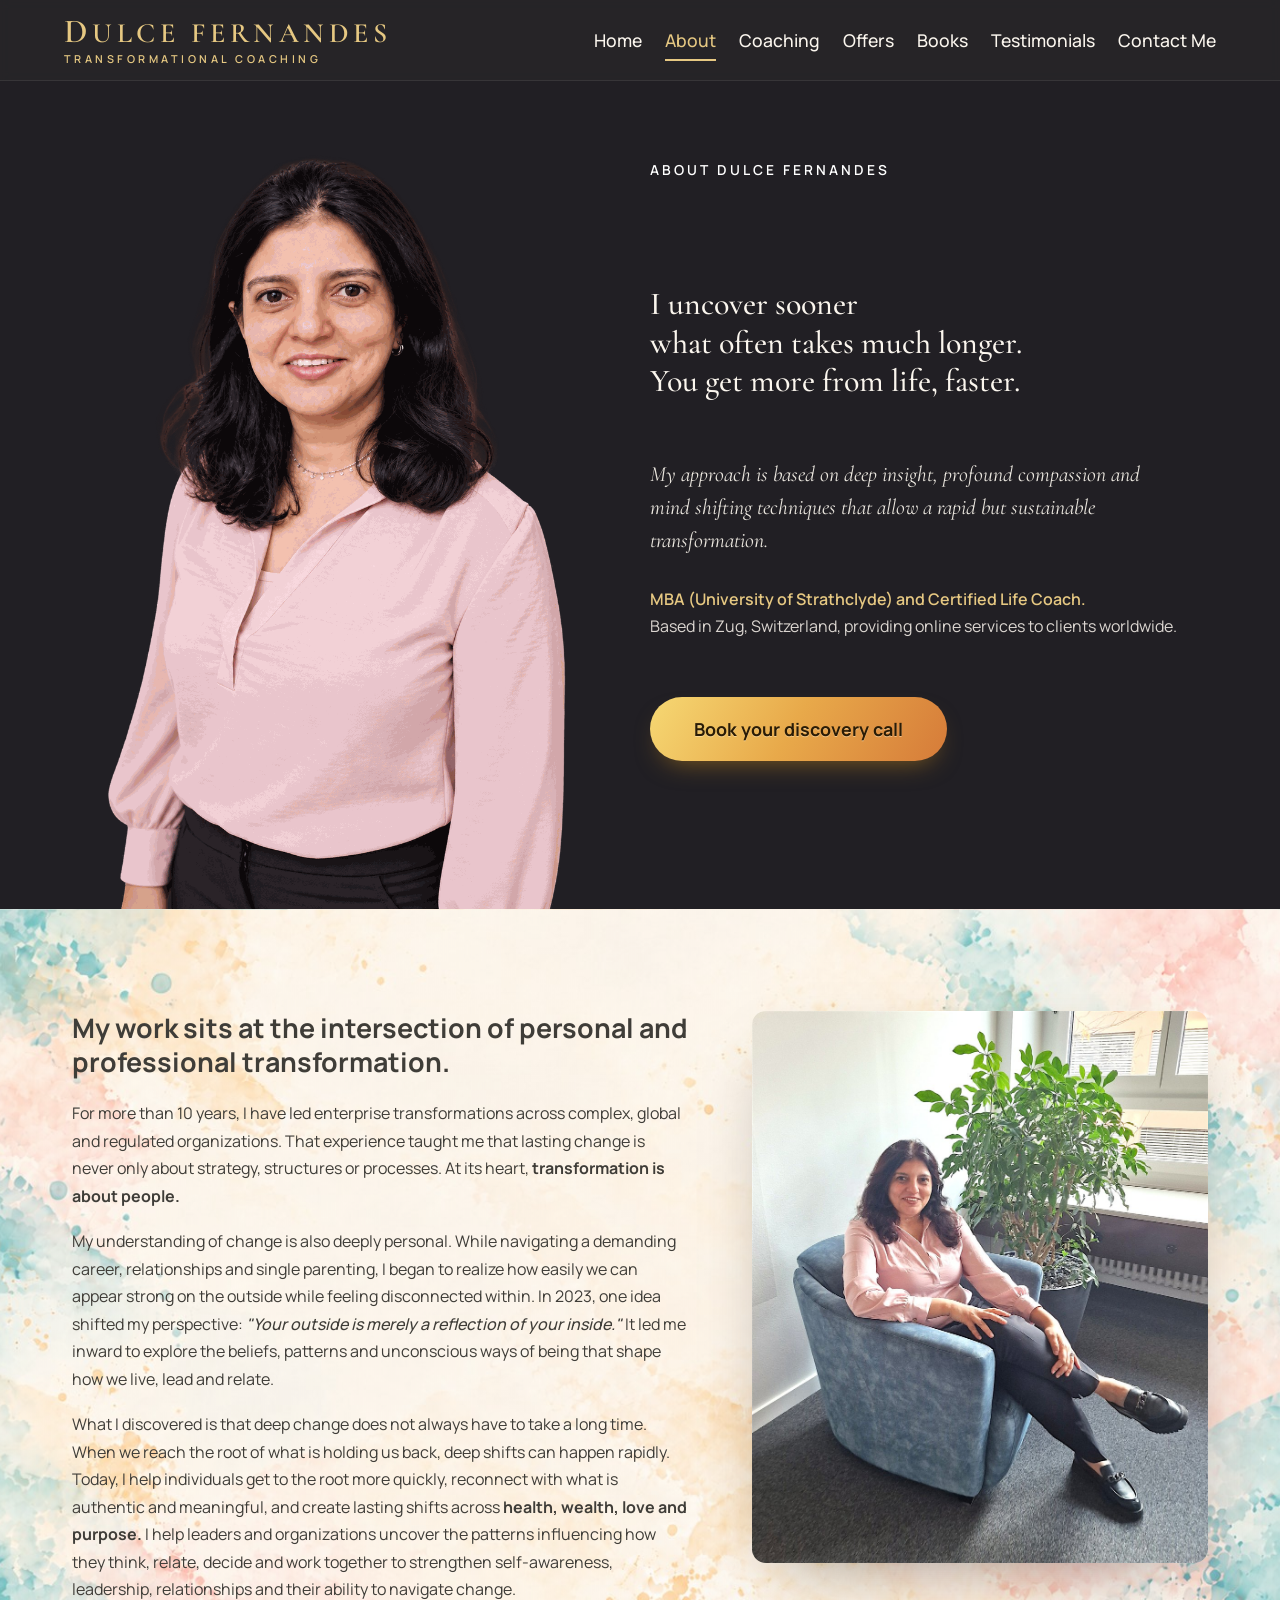
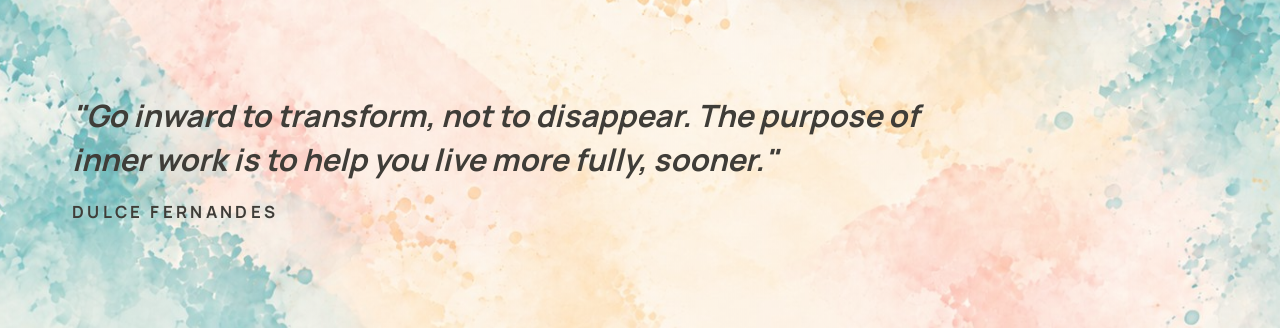
==== commit e0333507: "About footer quote: increase attribution font size" ====
--- a/about.html
+++ b/about.html
@@ -16,7 +16,7 @@
   <link rel="preconnect" href="https://fonts.gstatic.com" crossorigin />
   <link href="https://fonts.googleapis.com/css2?family=Cormorant+Garamond:ital,wght@0,400;0,500;0,600;0,700;1,400;1,500;1,600&family=Manrope:wght@400;500;600;700&display=swap" rel="stylesheet" />
 
-  <link rel="stylesheet" href="css/styles.css?v=50" />
+  <link rel="stylesheet" href="css/styles.css?v=51" />
 </head>
 <body>
   <!-- ============ HEADER / NAV (same standard as home) ============ -->
@@ -93,7 +93,7 @@
     </section>
   </main>
 
-  <script src="js/main.js?v=50" defer></script>
-  <script src="js/protect.js?v=50" defer></script>
+  <script src="js/main.js?v=51" defer></script>
+  <script src="js/protect.js?v=51" defer></script>
 </body>
 </html>
--- a/css/styles.css
+++ b/css/styles.css
@@ -335,10 +335,10 @@
   color: #3F3D38;
 }
 .about-pullquote figcaption {
-  margin-top: 16px;
-  font-family: var(--sans);
-  font-size: 0.85rem; font-weight: 700;
-  letter-spacing: 0.22em; text-transform: uppercase;
+  margin-top: 18px;
+  font-family: var(--sans);
+  font-size: 1.05rem; font-weight: 700;
+  letter-spacing: 0.2em; text-transform: uppercase;
   color: #3F3D38;
 }
 
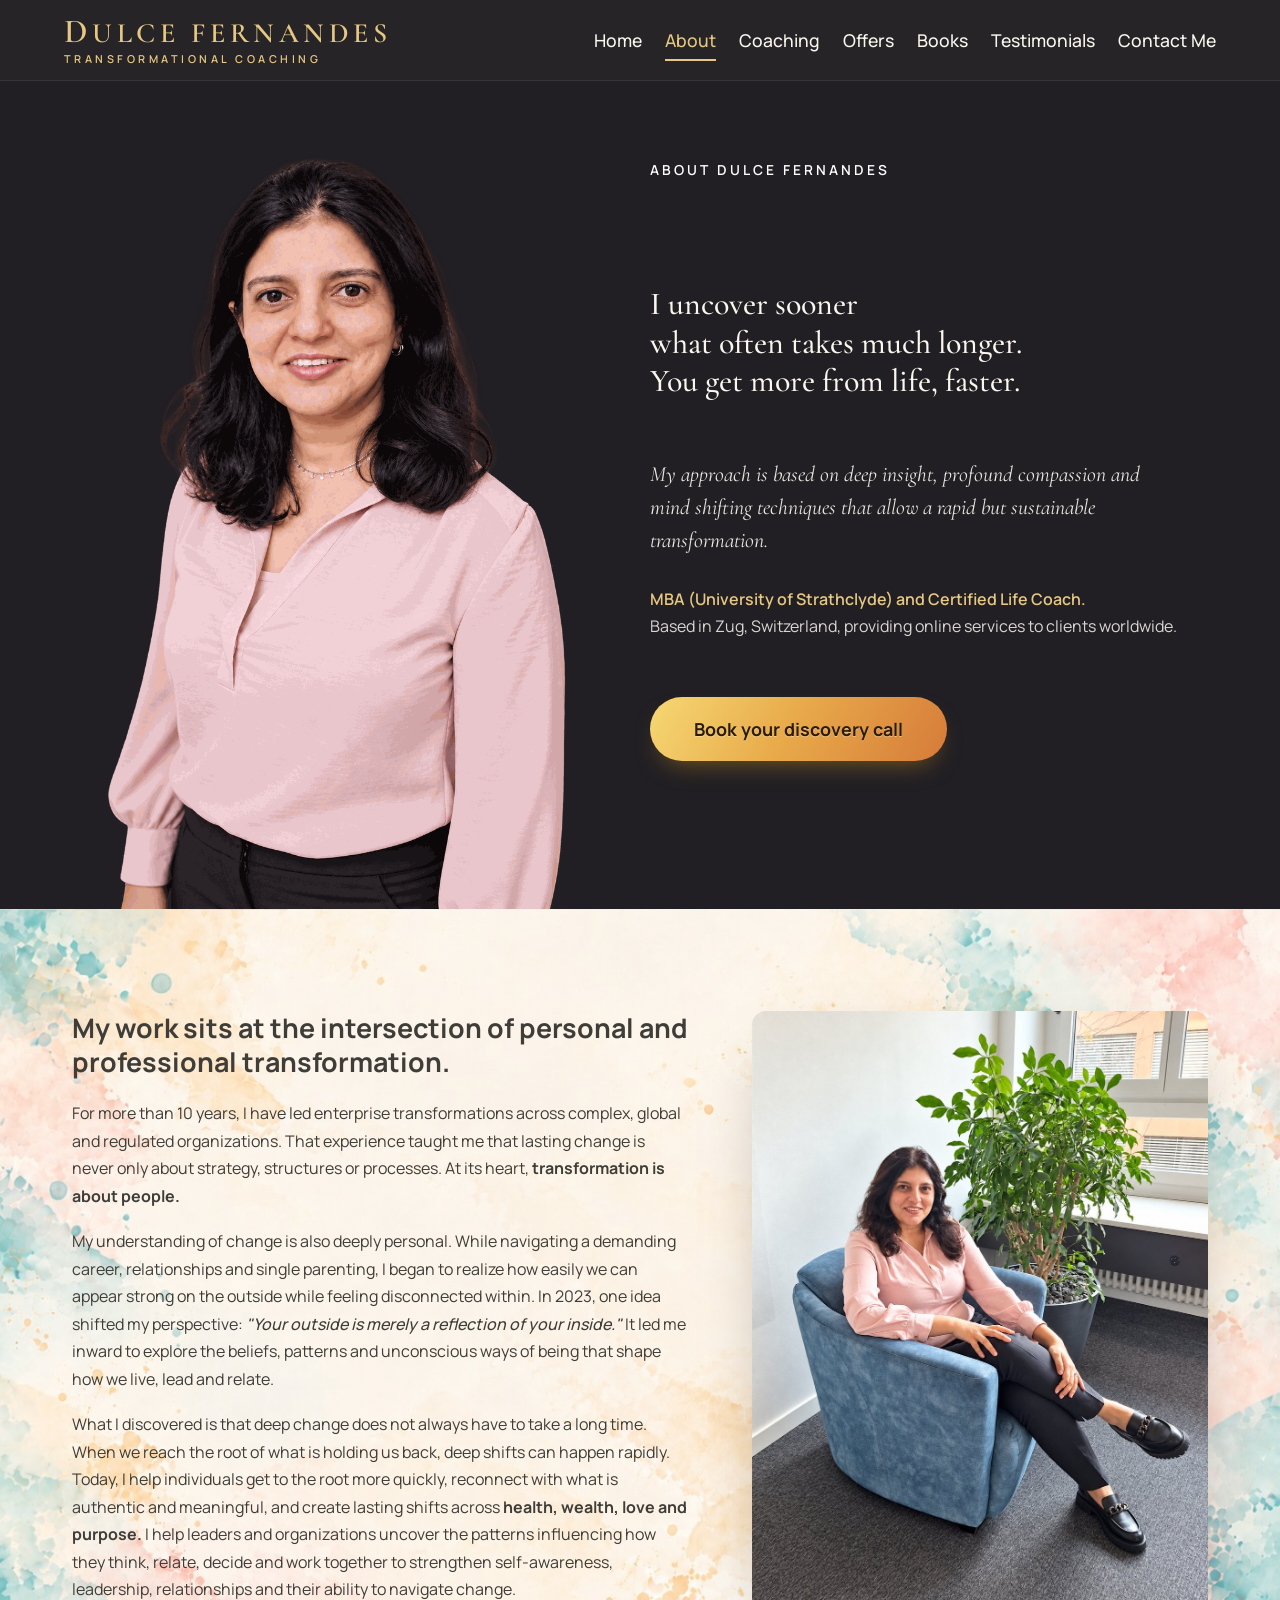
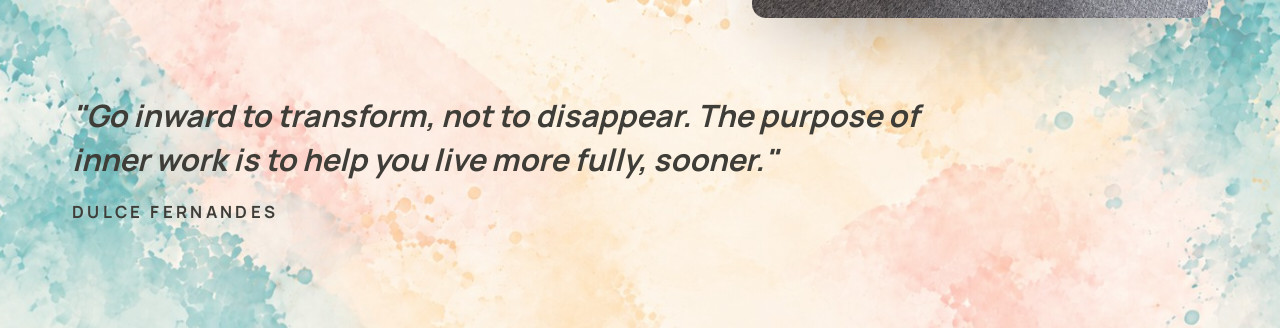
==== commit 7fabe004: "About story: replace seated photo with Frame 2-Pic, compressed to web quality (2.8MB -> 300KB)" ====
--- a/about.html
+++ b/about.html
@@ -16,7 +16,7 @@
   <link rel="preconnect" href="https://fonts.gstatic.com" crossorigin />
   <link href="https://fonts.googleapis.com/css2?family=Cormorant+Garamond:ital,wght@0,400;0,500;0,600;0,700;1,400;1,500;1,600&family=Manrope:wght@400;500;600;700&display=swap" rel="stylesheet" />
 
-  <link rel="stylesheet" href="css/styles.css?v=51" />
+  <link rel="stylesheet" href="css/styles.css?v=52" />
 </head>
 <body>
   <!-- ============ HEADER / NAV (same standard as home) ============ -->
@@ -93,7 +93,7 @@
     </section>
   </main>
 
-  <script src="js/main.js?v=51" defer></script>
-  <script src="js/protect.js?v=51" defer></script>
+  <script src="js/main.js?v=52" defer></script>
+  <script src="js/protect.js?v=52" defer></script>
 </body>
 </html>
